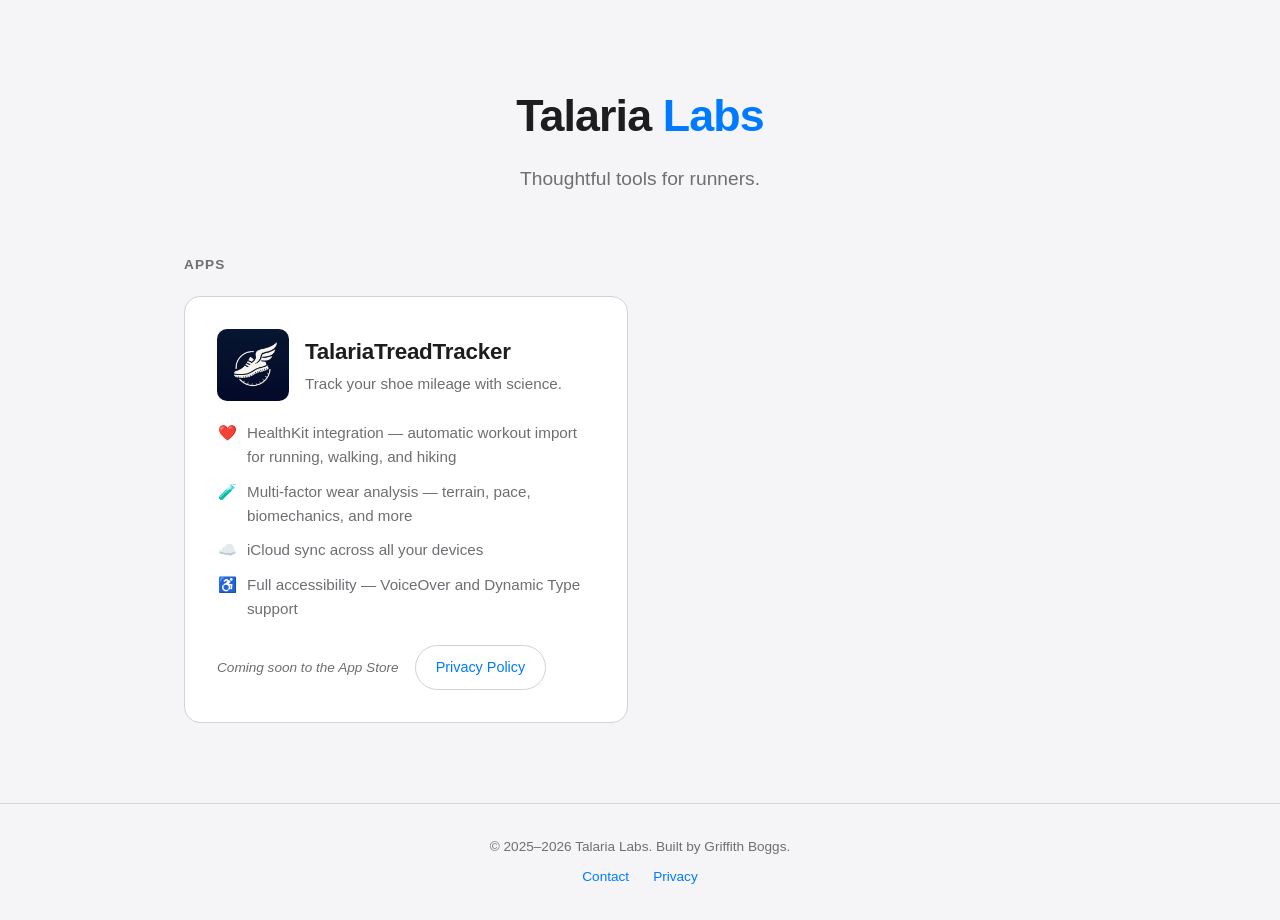
==== index.html @ bc51adfe "Restyle privacy policy to match landing page, update content Visual changes: - Dark navy theme match" ====
<!DOCTYPE html>
<html lang="en">
<head>
    <meta charset="UTF-8">
    <meta name="viewport" content="width=device-width, initial-scale=1.0">
    <title>Talaria Labs</title>
    <meta name="description" content="Talaria Labs builds thoughtful fitness tools for runners. Home of TalariaTreadTracker.">
    <meta name="theme-color" content="#0a1628">
    <link rel="icon" type="image/png" href="app-icon.png">
    <style>
        :root {
            --bg: #0a1628;
            --bg-card: #141e30;
            --bg-card-hover: #1a2740;
            --text: #f5f5f7;
            --text-secondary: #a1a1a6;
            --accent: #007AFF;
            --accent-hover: #0a84ff;
            --border: #2a3444;
            --radius: 16px;
            --radius-sm: 10px;
        }

        @media (prefers-color-scheme: light) {
            :root {
                --bg: #f5f5f7;
                --bg-card: #ffffff;
                --bg-card-hover: #fafafa;
                --text: #1d1d1f;
                --text-secondary: #6e6e73;
                --border: #d2d2d7;
            }
        }

        * {
            margin: 0;
            padding: 0;
            box-sizing: border-box;
        }

        body {
            font-family: -apple-system, BlinkMacSystemFont, 'SF Pro Display', 'Segoe UI', Roboto, Oxygen, Ubuntu, Cantarell, sans-serif;
            background: var(--bg);
            color: var(--text);
            line-height: 1.6;
            min-height: 100vh;
            display: flex;
            flex-direction: column;
        }

        /* Hero */
        .hero {
            text-align: center;
            padding: 80px 24px 60px;
        }

        .hero-logo {
            font-size: 2.8rem;
            font-weight: 700;
            letter-spacing: -0.02em;
            margin-bottom: 12px;
        }

        .hero-logo span {
            color: var(--accent);
        }

        .hero-tagline {
            font-size: 1.2rem;
            color: var(--text-secondary);
            font-weight: 400;
            max-width: 400px;
            margin: 0 auto;
        }

        /* Apps Grid */
        .apps {
            max-width: 960px;
            margin: 0 auto;
            padding: 0 24px 80px;
            flex: 1;
        }

        .apps-header {
            font-size: 0.85rem;
            font-weight: 600;
            text-transform: uppercase;
            letter-spacing: 0.08em;
            color: var(--text-secondary);
            margin-bottom: 20px;
        }

        .app-grid {
            display: grid;
            grid-template-columns: 1fr;
            gap: 24px;
        }

        @media (min-width: 640px) {
            .app-grid {
                grid-template-columns: repeat(auto-fill, minmax(400px, 1fr));
            }
        }

        /* App Card */
        .app-card {
            background: var(--bg-card);
            border: 1px solid var(--border);
            border-radius: var(--radius);
            padding: 32px;
            transition: background 0.2s ease, border-color 0.2s ease;
        }

        .app-card:hover {
            background: var(--bg-card-hover);
            border-color: var(--accent);
        }

        .app-card-header {
            display: flex;
            align-items: center;
            gap: 16px;
            margin-bottom: 20px;
        }

        .app-icon {
            width: 72px;
            height: 72px;
            border-radius: var(--radius-sm);
            flex-shrink: 0;
        }

        .app-info h2 {
            font-size: 1.4rem;
            font-weight: 600;
            letter-spacing: -0.01em;
            margin-bottom: 2px;
        }

        .app-info .app-tagline {
            font-size: 0.95rem;
            color: var(--text-secondary);
        }

        .app-features {
            list-style: none;
            margin: 20px 0 24px;
            display: grid;
            gap: 10px;
        }

        .app-features li {
            display: flex;
            align-items: flex-start;
            gap: 10px;
            font-size: 0.95rem;
            color: var(--text-secondary);
        }

        .app-features li .feature-icon {
            flex-shrink: 0;
            width: 20px;
            text-align: center;
            color: var(--accent);
        }

        .app-actions {
            display: flex;
            align-items: center;
            gap: 16px;
            flex-wrap: wrap;
        }

        .btn {
            display: inline-flex;
            align-items: center;
            gap: 8px;
            padding: 10px 20px;
            border-radius: 980px;
            font-size: 0.9rem;
            font-weight: 500;
            text-decoration: none;
            transition: all 0.2s ease;
        }

        .btn-primary {
            background: var(--accent);
            color: #fff;
        }

        .btn-primary:hover {
            background: var(--accent-hover);
        }

        .btn-secondary {
            background: transparent;
            color: var(--accent);
            border: 1px solid var(--border);
        }

        .btn-secondary:hover {
            border-color: var(--accent);
        }

        .coming-soon {
            font-size: 0.85rem;
            color: var(--text-secondary);
            font-style: italic;
        }

        /* Footer */
        footer {
            text-align: center;
            padding: 32px 24px;
            border-top: 1px solid var(--border);
            color: var(--text-secondary);
            font-size: 0.85rem;
        }

        footer a {
            color: var(--accent);
            text-decoration: none;
        }

        footer a:hover {
            text-decoration: underline;
        }

        .footer-links {
            display: flex;
            justify-content: center;
            gap: 24px;
            margin-top: 8px;
        }

        /* Responsive */
        @media (max-width: 480px) {
            .hero {
                padding: 60px 20px 40px;
            }

            .hero-logo {
                font-size: 2.2rem;
            }

            .hero-tagline {
                font-size: 1.05rem;
            }

            .app-card {
                padding: 24px;
            }

            .app-card-header {
                gap: 12px;
            }

            .app-icon {
                width: 56px;
                height: 56px;
            }

            .app-info h2 {
                font-size: 1.2rem;
            }
        }
    </style>
</head>
<body>

    <main>
        <section class="hero">
            <h1 class="hero-logo">Talaria <span>Labs</span></h1>
            <p class="hero-tagline">Thoughtful tools for runners.</p>
        </section>

        <section class="apps">
            <p class="apps-header">Apps</p>
            <div class="app-grid">

                <!-- TalariaTreadTracker -->
                <article class="app-card">
                    <div class="app-card-header">
                        <img src="app-icon.png" alt="TalariaTreadTracker app icon" class="app-icon">
                        <div class="app-info">
                            <h2>TalariaTreadTracker</h2>
                            <p class="app-tagline">Track your shoe mileage with science.</p>
                        </div>
                    </div>

                    <ul class="app-features">
                        <li>
                            <span class="feature-icon" aria-hidden="true">&#x2764;&#xFE0F;</span>
                            <span>HealthKit integration &mdash; automatic workout import for running, walking, and hiking</span>
                        </li>
                        <li>
                            <span class="feature-icon" aria-hidden="true">&#x1F9EA;</span>
                            <span>Multi-factor wear analysis &mdash; terrain, pace, biomechanics, and more</span>
                        </li>
                        <li>
                            <span class="feature-icon" aria-hidden="true">&#x2601;&#xFE0F;</span>
                            <span>iCloud sync across all your devices</span>
                        </li>
                        <li>
                            <span class="feature-icon" aria-hidden="true">&#x267F;</span>
                            <span>Full accessibility &mdash; VoiceOver and Dynamic Type support</span>
                        </li>
                    </ul>

                    <div class="app-actions">
                        <span class="coming-soon">Coming soon to the App Store</span>
                        <a href="privacy.html" class="btn btn-secondary">Privacy Policy</a>
                    </div>
                </article>

            </div>
        </section>
    </main>

    <footer>
        <p>&copy; 2025&ndash;2026 Talaria Labs. Built by Griffith Boggs.</p>
        <div class="footer-links">
            <a href="mailto:talarialabs@proton.me">Contact</a>
            <a href="privacy.html">Privacy</a>
        </div>
    </footer>

</body>
</html>
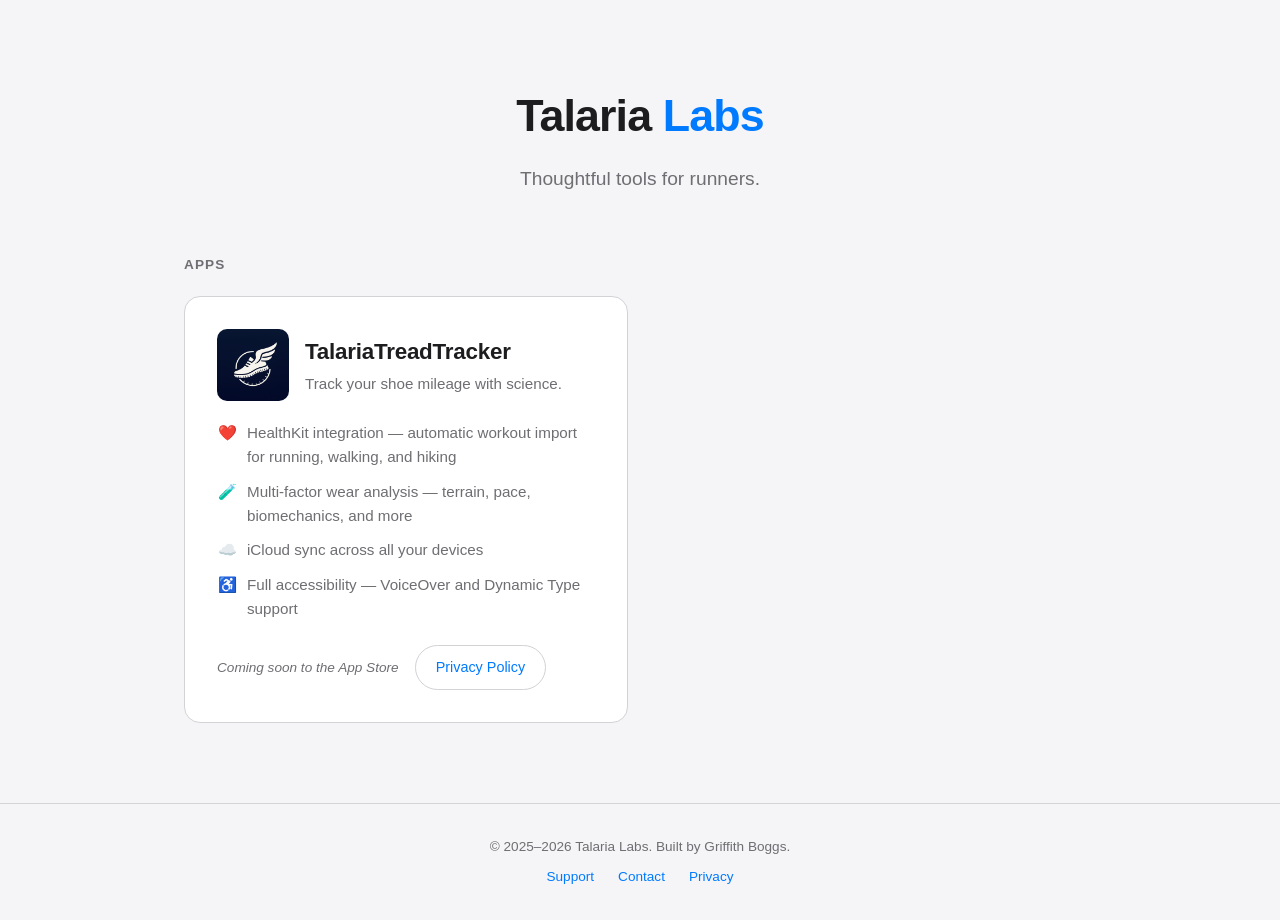
==== commit 37daf2c8: "Add support page for App Store submission - Support page with contact email and 7 FAQs covering comm" ====
--- a/index.html
+++ b/index.html
@@ -320,6 +320,7 @@
     <footer>
         <p>&copy; 2025&ndash;2026 Talaria Labs. Built by Griffith Boggs.</p>
         <div class="footer-links">
+            <a href="support.html">Support</a>
             <a href="mailto:talarialabs@proton.me">Contact</a>
             <a href="privacy.html">Privacy</a>
         </div>
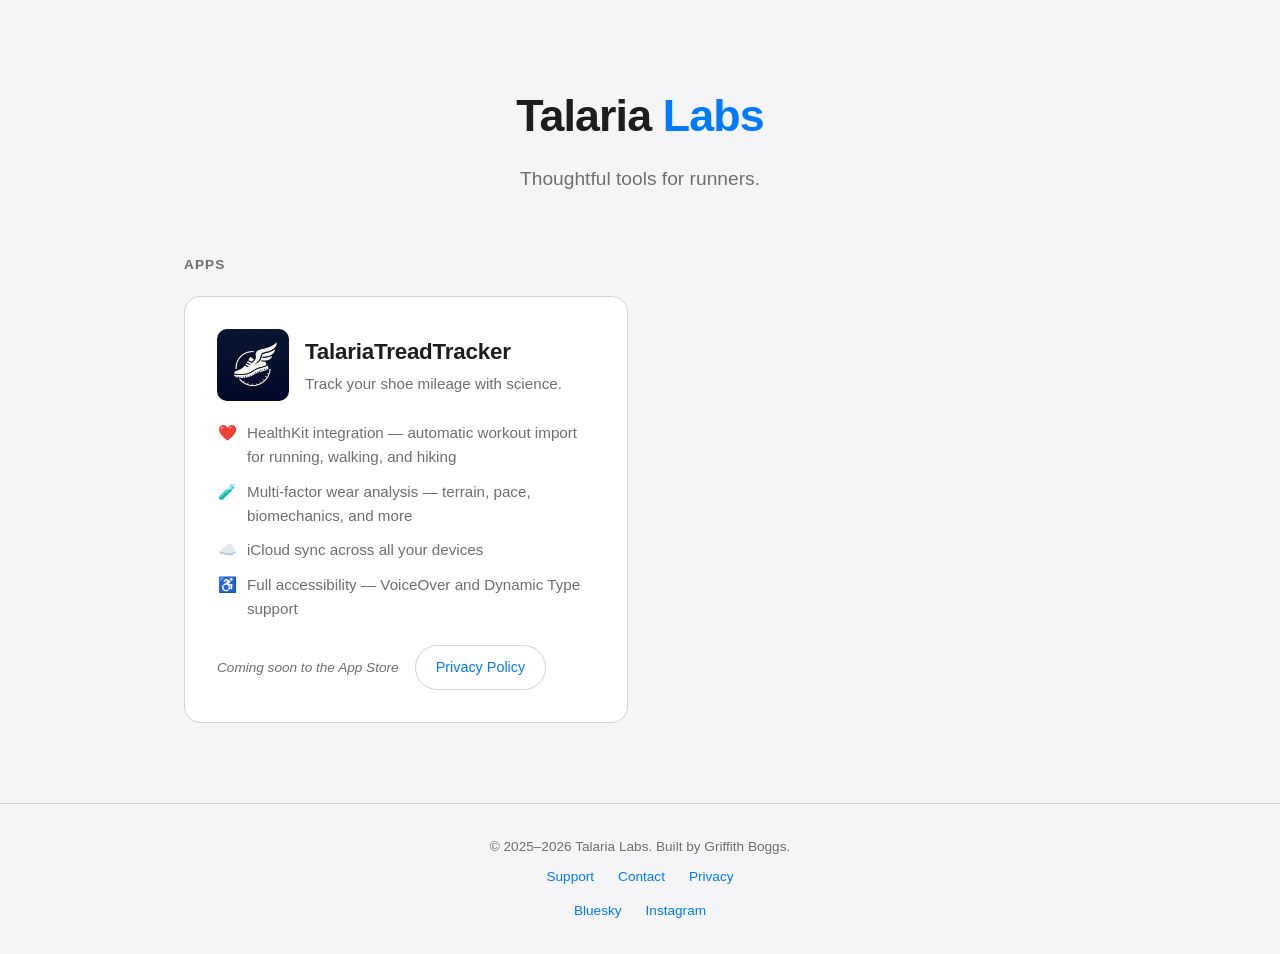
==== commit 407edf22: "Add Bluesky and Instagram links to all page footers Co-Authored-By: Claude Opus 4.6 <noreply@anthrop" ====
--- a/index.html
+++ b/index.html
@@ -324,6 +324,10 @@
             <a href="mailto:talarialabs@proton.me">Contact</a>
             <a href="privacy.html">Privacy</a>
         </div>
+        <div class="footer-links" style="margin-top: 12px;">
+            <a href="https://bsky.app/profile/talarialabs.bsky.social" target="_blank" rel="noopener">Bluesky</a>
+            <a href="https://instagram.com/talaria.labs" target="_blank" rel="noopener">Instagram</a>
+        </div>
     </footer>
 
 </body>
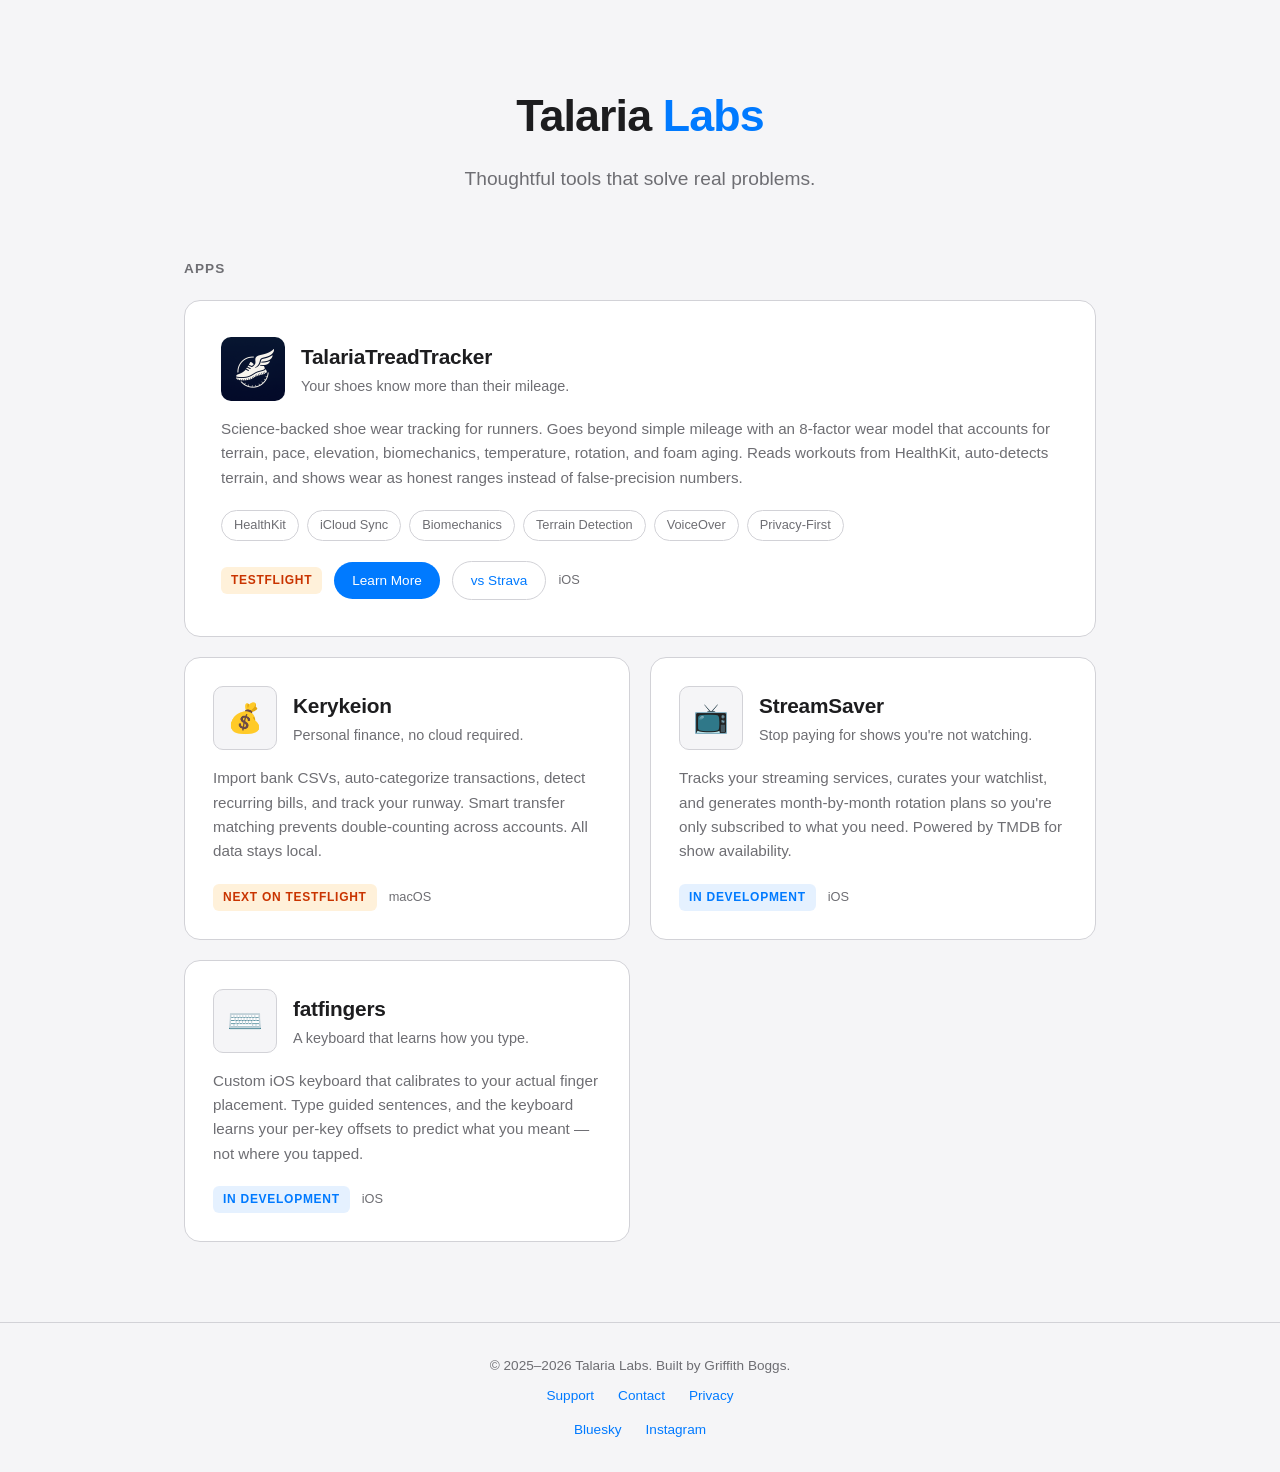
==== commit a942228f: "Add TalariaTreadTracker marketing page and Strava comparison - Rebuild index.html as multi-app Talar" ====
--- a/index.html
+++ b/index.html
@@ -4,7 +4,7 @@
     <meta charset="UTF-8">
     <meta name="viewport" content="width=device-width, initial-scale=1.0">
     <title>Talaria Labs</title>
-    <meta name="description" content="Talaria Labs builds thoughtful fitness tools for runners. Home of TalariaTreadTracker.">
+    <meta name="description" content="Talaria Labs builds thoughtful tools that solve real problems. Home of TalariaTreadTracker, Kerykeion, StreamSaver, and fatfingers.">
     <meta name="theme-color" content="#0a1628">
     <link rel="icon" type="image/png" href="app-icon.png">
     <style>
@@ -19,6 +19,8 @@
             --border: #2a3444;
             --radius: 16px;
             --radius-sm: 10px;
+            --green: #30d158;
+            --orange: #ff9f0a;
         }
 
         @media (prefers-color-scheme: light) {
@@ -29,6 +31,8 @@
                 --text: #1d1d1f;
                 --text-secondary: #6e6e73;
                 --border: #d2d2d7;
+                --green: #248a3d;
+                --orange: #c93400;
             }
         }
 
@@ -51,7 +55,7 @@
         /* Hero */
         .hero {
             text-align: center;
-            padding: 80px 24px 60px;
+            padding: 80px 24px 64px;
         }
 
         .hero-logo {
@@ -69,11 +73,11 @@
             font-size: 1.2rem;
             color: var(--text-secondary);
             font-weight: 400;
-            max-width: 400px;
+            max-width: 440px;
             margin: 0 auto;
         }
 
-        /* Apps Grid */
+        /* Apps Section */
         .apps {
             max-width: 960px;
             margin: 0 auto;
@@ -93,22 +97,24 @@
         .app-grid {
             display: grid;
             grid-template-columns: 1fr;
-            gap: 24px;
+            gap: 20px;
         }
 
         @media (min-width: 640px) {
             .app-grid {
-                grid-template-columns: repeat(auto-fill, minmax(400px, 1fr));
-            }
-        }
-
-        /* App Card */
+                grid-template-columns: 1fr 1fr;
+            }
+        }
+
+        /* App Cards */
         .app-card {
             background: var(--bg-card);
             border: 1px solid var(--border);
             border-radius: var(--radius);
-            padding: 32px;
+            padding: 28px;
             transition: background 0.2s ease, border-color 0.2s ease;
+            display: flex;
+            flex-direction: column;
         }
 
         .app-card:hover {
@@ -116,68 +122,118 @@
             border-color: var(--accent);
         }
 
+        .app-card.featured {
+            grid-column: 1 / -1;
+        }
+
+        @media (min-width: 640px) {
+            .app-card.featured {
+                padding: 36px;
+            }
+        }
+
         .app-card-header {
             display: flex;
             align-items: center;
             gap: 16px;
-            margin-bottom: 20px;
+            margin-bottom: 16px;
         }
 
         .app-icon {
-            width: 72px;
-            height: 72px;
+            width: 64px;
+            height: 64px;
             border-radius: var(--radius-sm);
             flex-shrink: 0;
         }
 
+        .app-icon-placeholder {
+            width: 64px;
+            height: 64px;
+            border-radius: var(--radius-sm);
+            flex-shrink: 0;
+            background: var(--bg);
+            border: 1px solid var(--border);
+            display: flex;
+            align-items: center;
+            justify-content: center;
+            font-size: 1.8rem;
+        }
+
         .app-info h2 {
-            font-size: 1.4rem;
+            font-size: 1.3rem;
             font-weight: 600;
             letter-spacing: -0.01em;
             margin-bottom: 2px;
         }
 
-        .app-info .app-tagline {
+        .app-info .app-subtitle {
+            font-size: 0.9rem;
+            color: var(--text-secondary);
+        }
+
+        .app-description {
             font-size: 0.95rem;
             color: var(--text-secondary);
-        }
-
-        .app-features {
-            list-style: none;
-            margin: 20px 0 24px;
-            display: grid;
-            gap: 10px;
-        }
-
-        .app-features li {
-            display: flex;
-            align-items: flex-start;
-            gap: 10px;
-            font-size: 0.95rem;
-            color: var(--text-secondary);
-        }
-
-        .app-features li .feature-icon {
-            flex-shrink: 0;
-            width: 20px;
-            text-align: center;
+            margin-bottom: 20px;
+            flex: 1;
+        }
+
+        /* Feature pills (for featured card) */
+        .feature-pills {
+            display: flex;
+            flex-wrap: wrap;
+            gap: 8px;
+            margin-bottom: 20px;
+        }
+
+        .pill {
+            font-size: 0.8rem;
+            padding: 4px 12px;
+            border-radius: 980px;
+            border: 1px solid var(--border);
+            color: var(--text-secondary);
+            white-space: nowrap;
+        }
+
+        /* Status + Actions */
+        .app-footer {
+            display: flex;
+            align-items: center;
+            gap: 12px;
+            flex-wrap: wrap;
+        }
+
+        .badge {
+            font-size: 0.75rem;
+            font-weight: 600;
+            text-transform: uppercase;
+            letter-spacing: 0.06em;
+            padding: 4px 10px;
+            border-radius: 6px;
+        }
+
+        .badge-live {
+            background: rgba(48, 209, 88, 0.15);
+            color: var(--green);
+        }
+
+        .badge-beta {
+            background: rgba(255, 159, 10, 0.15);
+            color: var(--orange);
+        }
+
+        .badge-dev {
+            background: rgba(0, 122, 255, 0.1);
             color: var(--accent);
-        }
-
-        .app-actions {
-            display: flex;
-            align-items: center;
-            gap: 16px;
-            flex-wrap: wrap;
         }
 
         .btn {
             display: inline-flex;
             align-items: center;
             gap: 8px;
-            padding: 10px 20px;
+            padding: 8px 18px;
             border-radius: 980px;
-            font-size: 0.9rem;
+            font-size: 0.85rem;
             font-weight: 500;
             text-decoration: none;
             transition: all 0.2s ease;
@@ -202,10 +258,9 @@
             border-color: var(--accent);
         }
 
-        .coming-soon {
-            font-size: 0.85rem;
-            color: var(--text-secondary);
-            font-style: italic;
+        .platform-tag {
+            font-size: 0.8rem;
+            color: var(--text-secondary);
         }
 
         /* Footer */
@@ -236,7 +291,7 @@
         /* Responsive */
         @media (max-width: 480px) {
             .hero {
-                padding: 60px 20px 40px;
+                padding: 60px 20px 48px;
             }
 
             .hero-logo {
@@ -247,21 +302,22 @@
                 font-size: 1.05rem;
             }
 
+            .apps {
+                padding: 0 20px 60px;
+            }
+
             .app-card {
-                padding: 24px;
-            }
-
-            .app-card-header {
-                gap: 12px;
-            }
-
-            .app-icon {
-                width: 56px;
-                height: 56px;
+                padding: 22px;
+            }
+
+            .app-icon,
+            .app-icon-placeholder {
+                width: 52px;
+                height: 52px;
             }
 
             .app-info h2 {
-                font-size: 1.2rem;
+                font-size: 1.15rem;
             }
         }
     </style>
@@ -271,45 +327,84 @@
     <main>
         <section class="hero">
             <h1 class="hero-logo">Talaria <span>Labs</span></h1>
-            <p class="hero-tagline">Thoughtful tools for runners.</p>
+            <p class="hero-tagline">Thoughtful tools that solve real problems.</p>
         </section>
 
         <section class="apps">
             <p class="apps-header">Apps</p>
             <div class="app-grid">
 
-                <!-- TalariaTreadTracker -->
-                <article class="app-card">
+                <!-- TalariaTreadTracker (Featured) -->
+                <article class="app-card featured">
                     <div class="app-card-header">
                         <img src="app-icon.png" alt="TalariaTreadTracker app icon" class="app-icon">
                         <div class="app-info">
                             <h2>TalariaTreadTracker</h2>
-                            <p class="app-tagline">Track your shoe mileage with science.</p>
+                            <p class="app-subtitle">Your shoes know more than their mileage.</p>
                         </div>
                     </div>
-
-                    <ul class="app-features">
-                        <li>
-                            <span class="feature-icon" aria-hidden="true">&#x2764;&#xFE0F;</span>
-                            <span>HealthKit integration &mdash; automatic workout import for running, walking, and hiking</span>
-                        </li>
-                        <li>
-                            <span class="feature-icon" aria-hidden="true">&#x1F9EA;</span>
-                            <span>Multi-factor wear analysis &mdash; terrain, pace, biomechanics, and more</span>
-                        </li>
-                        <li>
-                            <span class="feature-icon" aria-hidden="true">&#x2601;&#xFE0F;</span>
-                            <span>iCloud sync across all your devices</span>
-                        </li>
-                        <li>
-                            <span class="feature-icon" aria-hidden="true">&#x267F;</span>
-                            <span>Full accessibility &mdash; VoiceOver and Dynamic Type support</span>
-                        </li>
-                    </ul>
-
-                    <div class="app-actions">
-                        <span class="coming-soon">Coming soon to the App Store</span>
-                        <a href="privacy.html" class="btn btn-secondary">Privacy Policy</a>
+                    <p class="app-description">Science-backed shoe wear tracking for runners. Goes beyond simple mileage with an 8-factor wear model that accounts for terrain, pace, elevation, biomechanics, temperature, rotation, and foam aging. Reads workouts from HealthKit, auto-detects terrain, and shows wear as honest ranges instead of false-precision numbers.</p>
+                    <div class="feature-pills">
+                        <span class="pill">HealthKit</span>
+                        <span class="pill">iCloud Sync</span>
+                        <span class="pill">Biomechanics</span>
+                        <span class="pill">Terrain Detection</span>
+                        <span class="pill">VoiceOver</span>
+                        <span class="pill">Privacy-First</span>
+                    </div>
+                    <div class="app-footer">
+                        <span class="badge badge-beta">TestFlight</span>
+                        <a href="treadtracker.html" class="btn btn-primary">Learn More</a>
+                        <a href="compare.html" class="btn btn-secondary">vs Strava</a>
+                        <span class="platform-tag">iOS</span>
+                    </div>
+                </article>
+
+                <!-- Kerykeion (financeTracker) -->
+                <article class="app-card">
+                    <div class="app-card-header">
+                        <div class="app-icon-placeholder" aria-hidden="true">&#x1F4B0;</div>
+                        <div class="app-info">
+                            <h2>Kerykeion</h2>
+                            <p class="app-subtitle">Personal finance, no cloud required.</p>
+                        </div>
+                    </div>
+                    <p class="app-description">Import bank CSVs, auto-categorize transactions, detect recurring bills, and track your runway. Smart transfer matching prevents double-counting across accounts. All data stays local.</p>
+                    <div class="app-footer">
+                        <span class="badge badge-beta">Next on TestFlight</span>
+                        <span class="platform-tag">macOS</span>
+                    </div>
+                </article>
+
+                <!-- StreamSaver -->
+                <article class="app-card">
+                    <div class="app-card-header">
+                        <div class="app-icon-placeholder" aria-hidden="true">&#x1F4FA;</div>
+                        <div class="app-info">
+                            <h2>StreamSaver</h2>
+                            <p class="app-subtitle">Stop paying for shows you're not watching.</p>
+                        </div>
+                    </div>
+                    <p class="app-description">Tracks your streaming services, curates your watchlist, and generates month-by-month rotation plans so you're only subscribed to what you need. Powered by TMDB for show availability.</p>
+                    <div class="app-footer">
+                        <span class="badge badge-dev">In Development</span>
+                        <span class="platform-tag">iOS</span>
+                    </div>
+                </article>
+
+                <!-- fatfingers -->
+                <article class="app-card">
+                    <div class="app-card-header">
+                        <div class="app-icon-placeholder" aria-hidden="true">&#x2328;&#xFE0F;</div>
+                        <div class="app-info">
+                            <h2>fatfingers</h2>
+                            <p class="app-subtitle">A keyboard that learns how you type.</p>
+                        </div>
+                    </div>
+                    <p class="app-description">Custom iOS keyboard that calibrates to your actual finger placement. Type guided sentences, and the keyboard learns your per-key offsets to predict what you meant &mdash; not where you tapped.</p>
+                    <div class="app-footer">
+                        <span class="badge badge-dev">In Development</span>
+                        <span class="platform-tag">iOS</span>
                     </div>
                 </article>
 
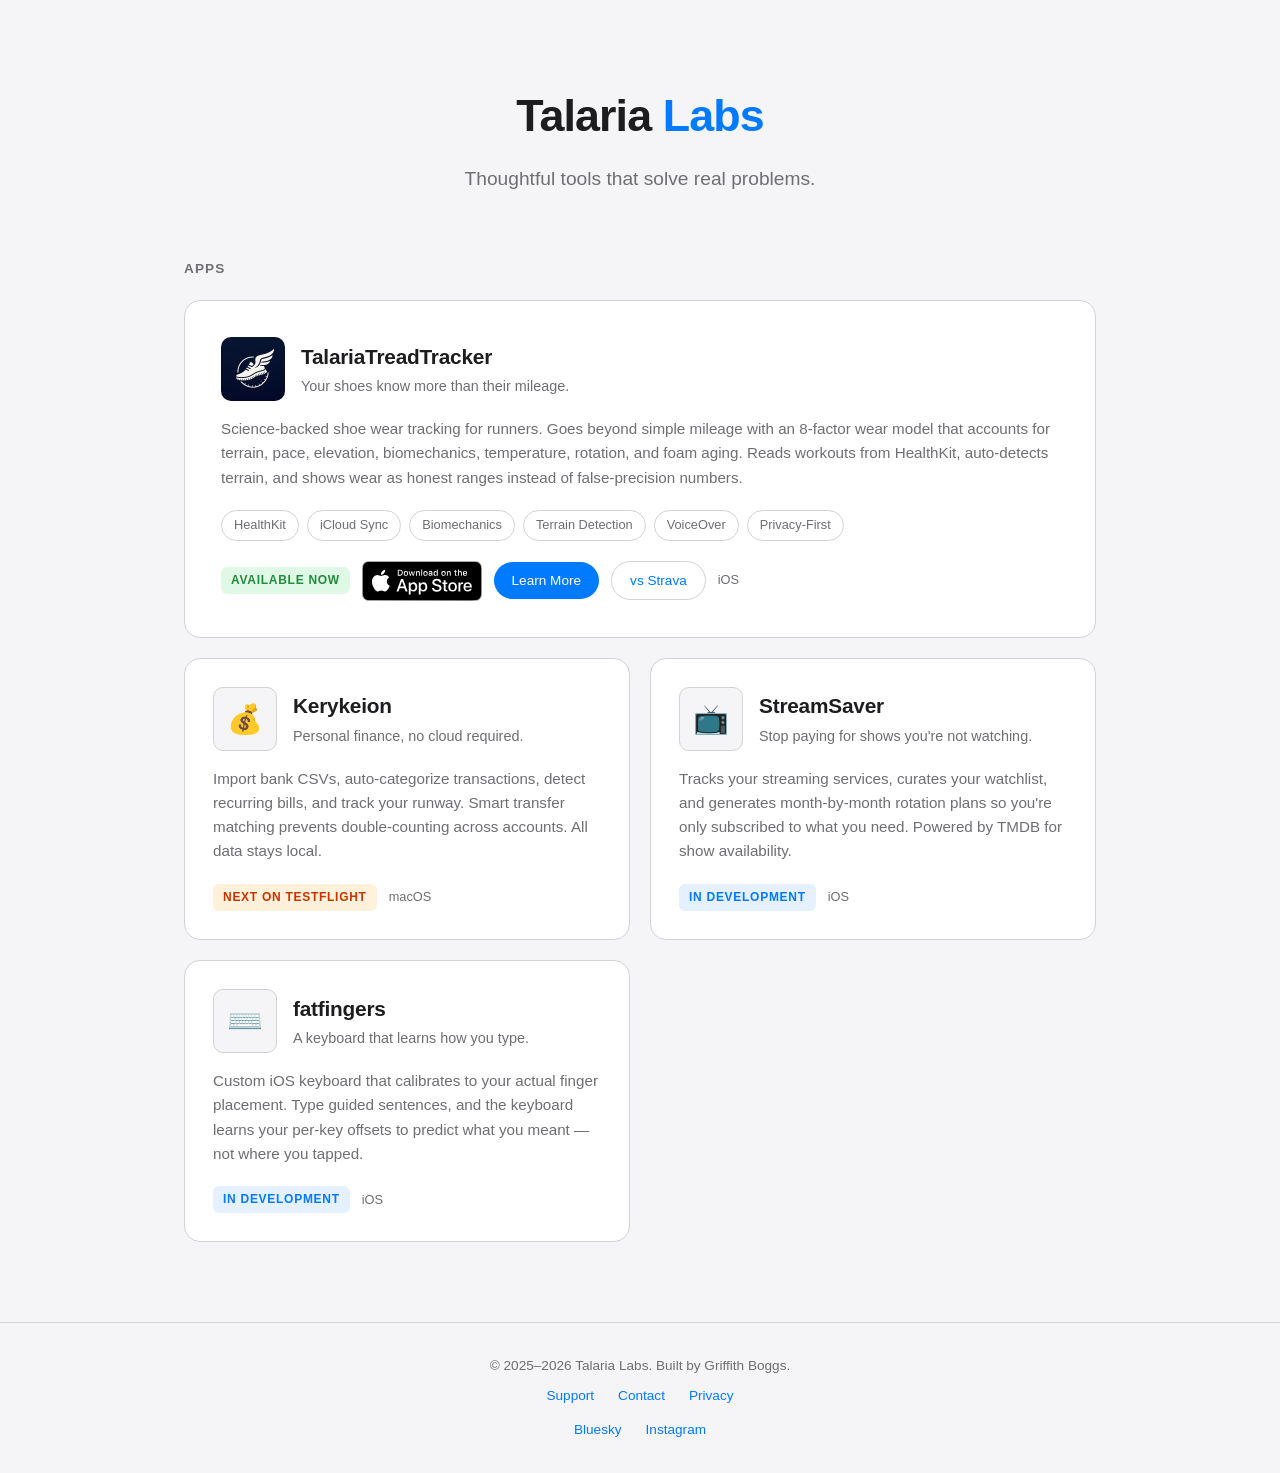
==== commit de39d769: "Add App Store download links now that TalariaTreadTracker is live Replace TestFlight/coming soon mes" ====
--- a/index.html
+++ b/index.html
@@ -353,7 +353,8 @@
                         <span class="pill">Privacy-First</span>
                     </div>
                     <div class="app-footer">
-                        <span class="badge badge-beta">TestFlight</span>
+                        <span class="badge badge-live">Available Now</span>
+                        <a href="https://apple.co/3NuCiOa" target="_blank" rel="noopener"><img src="app-store-badge.svg" alt="Download on the App Store" style="height: 40px; vertical-align: middle;"></a>
                         <a href="treadtracker.html" class="btn btn-primary">Learn More</a>
                         <a href="compare.html" class="btn btn-secondary">vs Strava</a>
                         <span class="platform-tag">iOS</span>
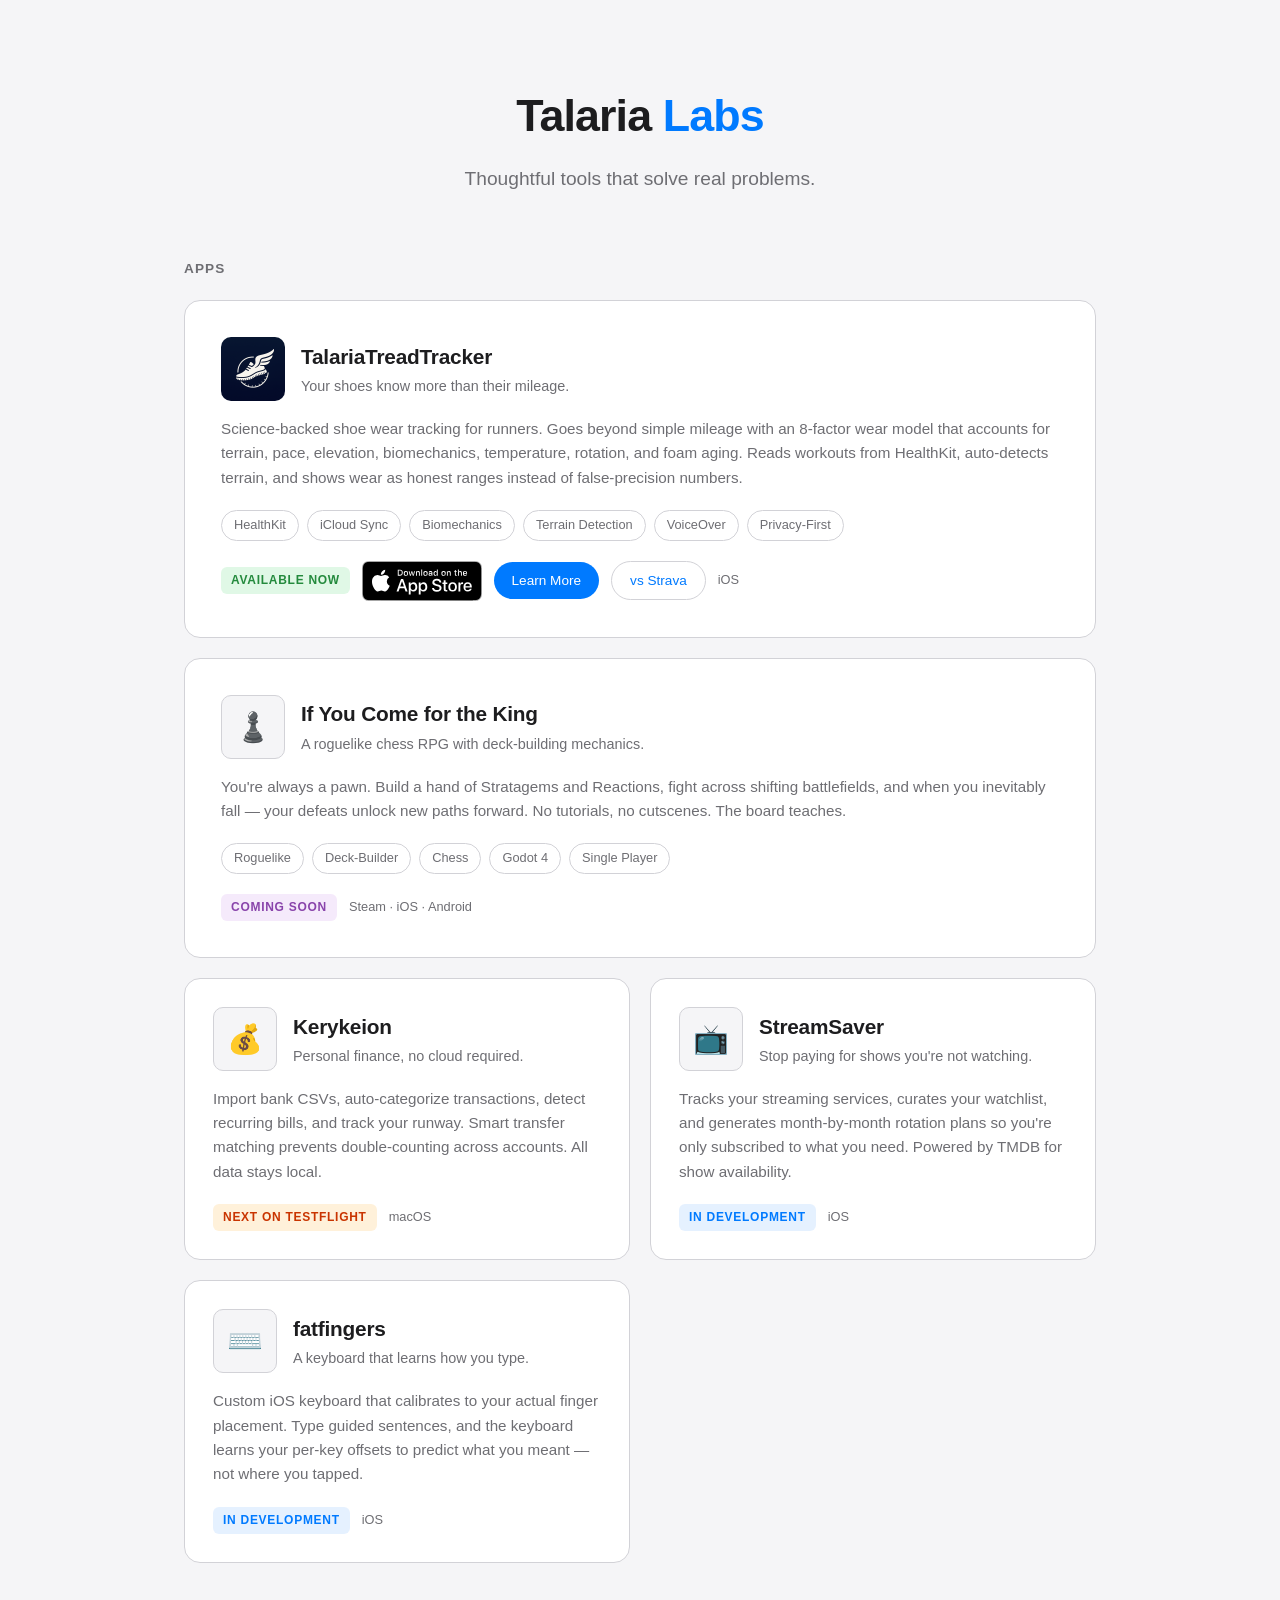
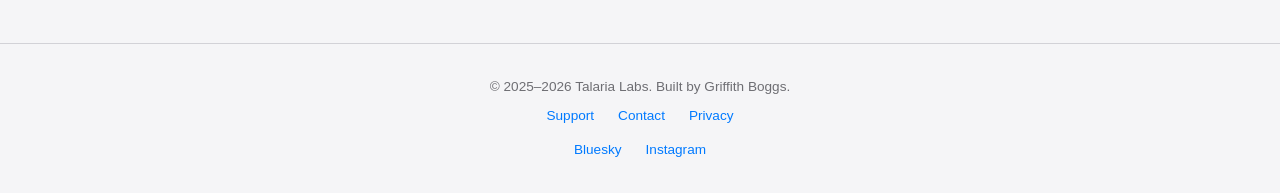
==== commit ba3d93c1: "Clean URLs, add If You Come for the King, optimize for AI search - Restructure pages into directorie" ====
--- a/index.html
+++ b/index.html
@@ -6,7 +6,58 @@
     <title>Talaria Labs</title>
     <meta name="description" content="Talaria Labs builds thoughtful tools that solve real problems. Home of TalariaTreadTracker, Kerykeion, StreamSaver, and fatfingers.">
     <meta name="theme-color" content="#0a1628">
+    <meta property="og:title" content="Talaria Labs">
+    <meta property="og:description" content="Thoughtful tools that solve real problems. Home of TalariaTreadTracker, If You Come for the King, Kerykeion, StreamSaver, and fatfingers.">
+    <meta property="og:url" content="https://talarialabs.app/">
+    <meta property="og:image" content="https://talarialabs.app/app-icon.png">
+    <meta property="og:type" content="website">
+    <meta property="og:site_name" content="Talaria Labs">
+    <meta name="twitter:card" content="summary">
+    <meta name="twitter:title" content="Talaria Labs">
+    <meta name="twitter:description" content="Thoughtful tools that solve real problems.">
     <link rel="icon" type="image/png" href="app-icon.png">
+    <script type="application/ld+json">
+    {
+      "@context": "https://schema.org",
+      "@type": "Organization",
+      "name": "Talaria Labs",
+      "url": "https://talarialabs.app",
+      "logo": "https://talarialabs.app/app-icon.png",
+      "email": "talarialabs@proton.me",
+      "founder": {
+        "@type": "Person",
+        "name": "Griffith Boggs"
+      }
+    }
+    </script>
+    <script type="application/ld+json">
+    {
+      "@context": "https://schema.org",
+      "@type": "SoftwareApplication",
+      "name": "TalariaTreadTracker",
+      "applicationCategory": "Health & Fitness",
+      "operatingSystem": "iOS",
+      "offers": {
+        "@type": "Offer",
+        "price": "2.99",
+        "priceCurrency": "USD"
+      },
+      "description": "Science-backed shoe wear tracking for runners with an 8-factor wear model including terrain, biomechanics, pace, elevation, temperature, fatigue, rotation, and foam aging.",
+      "url": "https://talarialabs.app/treadtracker/"
+    }
+    </script>
+    <script type="application/ld+json">
+    {
+      "@context": "https://schema.org",
+      "@type": "VideoGame",
+      "name": "If You Come for the King",
+      "description": "A roguelike chess RPG with deck-building mechanics. You're always a pawn. Build a hand of Stratagems and Reactions, fight across shifting battlefields, and when you inevitably fall, your defeats unlock new paths forward.",
+      "genre": ["Roguelike", "Deck-Building", "Strategy", "Chess"],
+      "gamePlatform": ["Steam", "iOS", "Android"],
+      "applicationCategory": "Game",
+      "operatingSystem": "Multi-platform"
+    }
+    </script>
     <style>
         :root {
             --bg: #0a1628;
@@ -227,6 +278,18 @@
             color: var(--accent);
         }
 
+        .badge-soon {
+            background: rgba(175, 82, 222, 0.15);
+            color: #bf5af2;
+        }
+
+        @media (prefers-color-scheme: light) {
+            .badge-soon {
+                background: rgba(175, 82, 222, 0.12);
+                color: #8944ab;
+            }
+        }
+
         .btn {
             display: inline-flex;
             align-items: center;
@@ -355,9 +418,32 @@
                     <div class="app-footer">
                         <span class="badge badge-live">Available Now</span>
                         <a href="https://apple.co/3NuCiOa" target="_blank" rel="noopener"><img src="app-store-badge.svg" alt="Download on the App Store" style="height: 40px; vertical-align: middle;"></a>
-                        <a href="treadtracker.html" class="btn btn-primary">Learn More</a>
-                        <a href="compare.html" class="btn btn-secondary">vs Strava</a>
+                        <a href="/treadtracker/" class="btn btn-primary">Learn More</a>
+                        <a href="/compare/" class="btn btn-secondary">vs Strava</a>
                         <span class="platform-tag">iOS</span>
+                    </div>
+                </article>
+
+                <!-- If You Come for the King (Coming Soon) -->
+                <article class="app-card featured">
+                    <div class="app-card-header">
+                        <div class="app-icon-placeholder" aria-hidden="true">&#x265F;&#xFE0F;</div>
+                        <div class="app-info">
+                            <h2>If You Come for the King</h2>
+                            <p class="app-subtitle">A roguelike chess RPG with deck-building mechanics.</p>
+                        </div>
+                    </div>
+                    <p class="app-description">You're always a pawn. Build a hand of Stratagems and Reactions, fight across shifting battlefields, and when you inevitably fall &mdash; your defeats unlock new paths forward. No tutorials, no cutscenes. The board teaches.</p>
+                    <div class="feature-pills">
+                        <span class="pill">Roguelike</span>
+                        <span class="pill">Deck-Builder</span>
+                        <span class="pill">Chess</span>
+                        <span class="pill">Godot 4</span>
+                        <span class="pill">Single Player</span>
+                    </div>
+                    <div class="app-footer">
+                        <span class="badge badge-soon">Coming Soon</span>
+                        <span class="platform-tag">Steam &middot; iOS &middot; Android</span>
                     </div>
                 </article>
 
@@ -416,9 +502,9 @@
     <footer>
         <p>&copy; 2025&ndash;2026 Talaria Labs. Built by Griffith Boggs.</p>
         <div class="footer-links">
-            <a href="support.html">Support</a>
+            <a href="/support/">Support</a>
             <a href="mailto:talarialabs@proton.me">Contact</a>
-            <a href="privacy.html">Privacy</a>
+            <a href="/privacy/">Privacy</a>
         </div>
         <div class="footer-links" style="margin-top: 12px;">
             <a href="https://bsky.app/profile/talarialabs.bsky.social" target="_blank" rel="noopener">Bluesky</a>
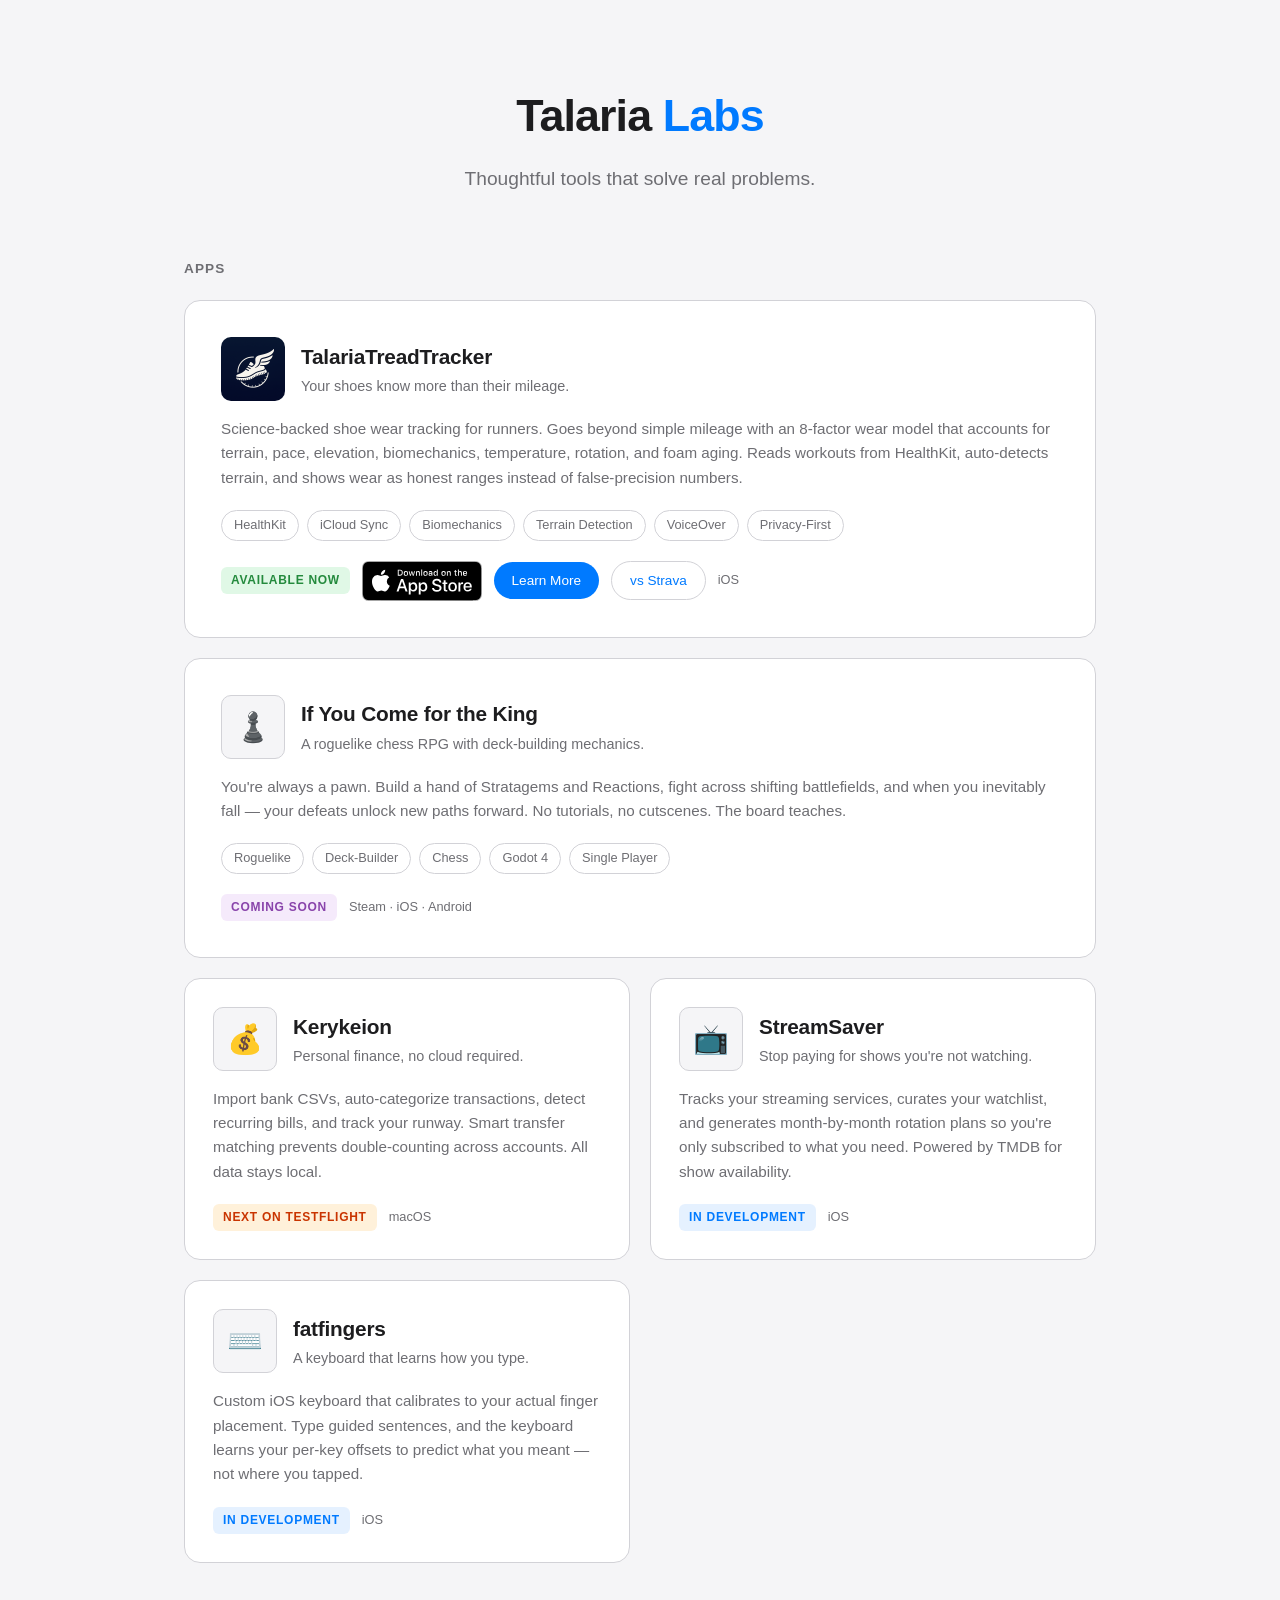
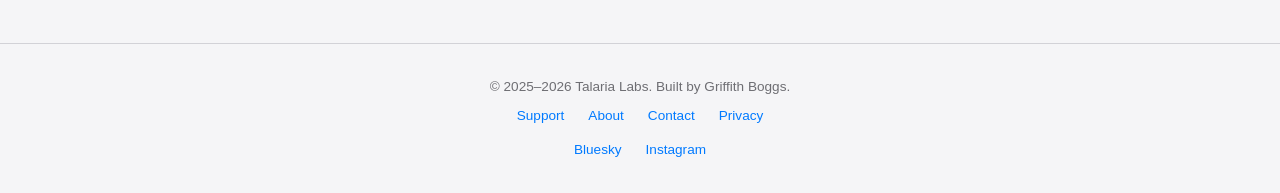
==== commit 56ccfb61: "Extract shared CSS, add About page, site-wide polish - Extract shared CSS into style.css (variables," ====
--- a/index.html
+++ b/index.html
@@ -9,12 +9,13 @@
     <meta property="og:title" content="Talaria Labs">
     <meta property="og:description" content="Thoughtful tools that solve real problems. Home of TalariaTreadTracker, If You Come for the King, Kerykeion, StreamSaver, and fatfingers.">
     <meta property="og:url" content="https://talarialabs.app/">
-    <meta property="og:image" content="https://talarialabs.app/app-icon.png">
+    <meta property="og:image" content="https://talarialabs.app/social-card.png">
     <meta property="og:type" content="website">
     <meta property="og:site_name" content="Talaria Labs">
-    <meta name="twitter:card" content="summary">
+    <meta name="twitter:card" content="summary_large_image">
     <meta name="twitter:title" content="Talaria Labs">
     <meta name="twitter:description" content="Thoughtful tools that solve real problems.">
+    <link rel="canonical" href="https://talarialabs.app/">
     <link rel="icon" type="image/png" href="app-icon.png">
     <script type="application/ld+json">
     {
@@ -58,51 +59,8 @@
       "operatingSystem": "Multi-platform"
     }
     </script>
+    <link rel="stylesheet" href="style.css">
     <style>
-        :root {
-            --bg: #0a1628;
-            --bg-card: #141e30;
-            --bg-card-hover: #1a2740;
-            --text: #f5f5f7;
-            --text-secondary: #a1a1a6;
-            --accent: #007AFF;
-            --accent-hover: #0a84ff;
-            --border: #2a3444;
-            --radius: 16px;
-            --radius-sm: 10px;
-            --green: #30d158;
-            --orange: #ff9f0a;
-        }
-
-        @media (prefers-color-scheme: light) {
-            :root {
-                --bg: #f5f5f7;
-                --bg-card: #ffffff;
-                --bg-card-hover: #fafafa;
-                --text: #1d1d1f;
-                --text-secondary: #6e6e73;
-                --border: #d2d2d7;
-                --green: #248a3d;
-                --orange: #c93400;
-            }
-        }
-
-        * {
-            margin: 0;
-            padding: 0;
-            box-sizing: border-box;
-        }
-
-        body {
-            font-family: -apple-system, BlinkMacSystemFont, 'SF Pro Display', 'Segoe UI', Roboto, Oxygen, Ubuntu, Cantarell, sans-serif;
-            background: var(--bg);
-            color: var(--text);
-            line-height: 1.6;
-            min-height: 100vh;
-            display: flex;
-            flex-direction: column;
-        }
-
         /* Hero */
         .hero {
             text-align: center;
@@ -254,101 +212,15 @@
             flex-wrap: wrap;
         }
 
-        .badge {
-            font-size: 0.75rem;
-            font-weight: 600;
-            text-transform: uppercase;
-            letter-spacing: 0.06em;
-            padding: 4px 10px;
-            border-radius: 6px;
-        }
-
-        .badge-live {
-            background: rgba(48, 209, 88, 0.15);
-            color: var(--green);
-        }
-
-        .badge-beta {
-            background: rgba(255, 159, 10, 0.15);
-            color: var(--orange);
-        }
-
-        .badge-dev {
-            background: rgba(0, 122, 255, 0.1);
-            color: var(--accent);
-        }
-
-        .badge-soon {
-            background: rgba(175, 82, 222, 0.15);
-            color: #bf5af2;
-        }
-
-        @media (prefers-color-scheme: light) {
-            .badge-soon {
-                background: rgba(175, 82, 222, 0.12);
-                color: #8944ab;
-            }
-        }
-
-        .btn {
-            display: inline-flex;
-            align-items: center;
-            gap: 8px;
-            padding: 8px 18px;
-            border-radius: 980px;
-            font-size: 0.85rem;
-            font-weight: 500;
-            text-decoration: none;
-            transition: all 0.2s ease;
-        }
-
-        .btn-primary {
-            background: var(--accent);
-            color: #fff;
-        }
-
-        .btn-primary:hover {
-            background: var(--accent-hover);
-        }
-
-        .btn-secondary {
-            background: transparent;
-            color: var(--accent);
-            border: 1px solid var(--border);
-        }
-
-        .btn-secondary:hover {
-            border-color: var(--accent);
-        }
-
         .platform-tag {
             font-size: 0.8rem;
             color: var(--text-secondary);
         }
 
-        /* Footer */
-        footer {
-            text-align: center;
-            padding: 32px 24px;
-            border-top: 1px solid var(--border);
-            color: var(--text-secondary);
+        /* Override shared button styles for compact size */
+        .btn {
+            padding: 8px 18px;
             font-size: 0.85rem;
-        }
-
-        footer a {
-            color: var(--accent);
-            text-decoration: none;
-        }
-
-        footer a:hover {
-            text-decoration: underline;
-        }
-
-        .footer-links {
-            display: flex;
-            justify-content: center;
-            gap: 24px;
-            margin-top: 8px;
         }
 
         /* Responsive */
@@ -417,7 +289,7 @@
                     </div>
                     <div class="app-footer">
                         <span class="badge badge-live">Available Now</span>
-                        <a href="https://apple.co/3NuCiOa" target="_blank" rel="noopener"><img src="app-store-badge.svg" alt="Download on the App Store" style="height: 40px; vertical-align: middle;"></a>
+                        <a href="https://apple.co/3NuCiOa" target="_blank" rel="noopener"><img src="app-store-badge.svg" alt="Download on the App Store" style="height: 40px; vertical-align: middle;" loading="lazy"></a>
                         <a href="/treadtracker/" class="btn btn-primary">Learn More</a>
                         <a href="/compare/" class="btn btn-secondary">vs Strava</a>
                         <span class="platform-tag">iOS</span>
@@ -503,6 +375,7 @@
         <p>&copy; 2025&ndash;2026 Talaria Labs. Built by Griffith Boggs.</p>
         <div class="footer-links">
             <a href="/support/">Support</a>
+            <a href="/about/">About</a>
             <a href="mailto:talarialabs@proton.me">Contact</a>
             <a href="/privacy/">Privacy</a>
         </div>
--- a/style.css
+++ b/style.css
@@ -0,0 +1,264 @@
+/* === Variables === */
+:root {
+    --bg: #0a1628;
+    --bg-card: #141e30;
+    --bg-card-hover: #1a2740;
+    --text: #f5f5f7;
+    --text-secondary: #a1a1a6;
+    --accent: #007AFF;
+    --accent-hover: #0a84ff;
+    --border: #2a3444;
+    --radius: 16px;
+    --radius-sm: 10px;
+    --green: #30d158;
+    --orange: #ff9f0a;
+}
+
+@media (prefers-color-scheme: light) {
+    :root {
+        --bg: #f5f5f7;
+        --bg-card: #ffffff;
+        --bg-card-hover: #fafafa;
+        --text: #1d1d1f;
+        --text-secondary: #6e6e73;
+        --border: #d2d2d7;
+        --green: #248a3d;
+        --orange: #c93400;
+    }
+}
+
+/* === Reset === */
+* {
+    margin: 0;
+    padding: 0;
+    box-sizing: border-box;
+}
+
+/* === Base === */
+body {
+    font-family: -apple-system, BlinkMacSystemFont, 'SF Pro Display', 'Segoe UI', Roboto, Oxygen, Ubuntu, Cantarell, sans-serif;
+    background: var(--bg);
+    color: var(--text);
+    line-height: 1.6;
+    min-height: 100vh;
+    display: flex;
+    flex-direction: column;
+}
+
+/* === Navigation === */
+nav {
+    padding: 20px 24px;
+    max-width: 800px;
+    margin: 0 auto;
+    width: 100%;
+}
+
+nav a {
+    color: var(--accent);
+    text-decoration: none;
+    font-size: 0.9rem;
+    font-weight: 500;
+}
+
+nav a:hover {
+    text-decoration: underline;
+}
+
+/* === Container === */
+.container {
+    max-width: 800px;
+    margin: 0 auto;
+    padding: 0 24px 80px;
+    flex: 1;
+}
+
+/* === Buttons === */
+.btn {
+    display: inline-flex;
+    align-items: center;
+    gap: 8px;
+    padding: 12px 24px;
+    border-radius: 980px;
+    font-size: 0.95rem;
+    font-weight: 500;
+    text-decoration: none;
+    transition: all 0.2s ease;
+}
+
+.btn-primary {
+    background: var(--accent);
+    color: #fff;
+}
+
+.btn-primary:hover {
+    background: var(--accent-hover);
+}
+
+.btn-secondary {
+    background: transparent;
+    color: var(--accent);
+    border: 1px solid var(--border);
+}
+
+.btn-secondary:hover {
+    border-color: var(--accent);
+}
+
+/* === Badges === */
+.badge {
+    font-size: 0.75rem;
+    font-weight: 600;
+    text-transform: uppercase;
+    letter-spacing: 0.06em;
+    padding: 4px 10px;
+    border-radius: 6px;
+}
+
+.badge-live {
+    background: rgba(48, 209, 88, 0.15);
+    color: var(--green);
+}
+
+.badge-beta {
+    background: rgba(255, 159, 10, 0.15);
+    color: var(--orange);
+}
+
+.badge-dev {
+    background: rgba(0, 122, 255, 0.1);
+    color: var(--accent);
+}
+
+.badge-soon {
+    background: rgba(175, 82, 222, 0.15);
+    color: #bf5af2;
+}
+
+@media (prefers-color-scheme: light) {
+    .badge-soon {
+        background: rgba(175, 82, 222, 0.12);
+        color: #8944ab;
+    }
+}
+
+/* === Section Headers === */
+.section-header {
+    margin-bottom: 24px;
+    margin-top: 56px;
+}
+
+.section-header h2 {
+    font-size: 1.6rem;
+    font-weight: 600;
+    letter-spacing: -0.01em;
+    margin-bottom: 8px;
+}
+
+.section-header p {
+    color: var(--text-secondary);
+    font-size: 0.95rem;
+}
+
+/* === Cards / Grids (shared pattern) === */
+.card-grid {
+    display: grid;
+    grid-template-columns: 1fr;
+    gap: 16px;
+    margin-bottom: 48px;
+}
+
+@media (min-width: 640px) {
+    .card-grid {
+        grid-template-columns: 1fr 1fr;
+    }
+}
+
+.info-card {
+    background: var(--bg-card);
+    border: 1px solid var(--border);
+    border-radius: var(--radius-sm);
+    padding: 24px;
+}
+
+.info-card .card-icon {
+    font-size: 1.6rem;
+    margin-bottom: 12px;
+}
+
+.info-card h3 {
+    font-size: 1.05rem;
+    font-weight: 600;
+    margin-bottom: 8px;
+}
+
+.info-card p {
+    font-size: 0.9rem;
+    color: var(--text-secondary);
+    line-height: 1.5;
+}
+
+/* === Callout (accent-bordered box) === */
+.callout {
+    background: var(--bg-card);
+    border: 1px solid var(--border);
+    border-left: 4px solid var(--accent);
+    border-radius: var(--radius-sm);
+    padding: 24px 28px;
+    margin: 48px 0;
+    text-align: center;
+}
+
+/* === Bottom CTA === */
+.bottom-cta {
+    background: var(--bg-card);
+    border: 1px solid var(--border);
+    border-radius: var(--radius);
+    padding: 40px 32px;
+    text-align: center;
+    margin-top: 56px;
+}
+
+.bottom-cta h2 {
+    font-size: 1.6rem;
+    font-weight: 600;
+    margin-bottom: 12px;
+}
+
+.bottom-cta p {
+    color: var(--text-secondary);
+    font-size: 1rem;
+    max-width: 520px;
+    margin: 0 auto 24px;
+}
+
+.bottom-cta .cta-row {
+    display: flex;
+    justify-content: center;
+    gap: 12px;
+    flex-wrap: wrap;
+}
+
+/* === Footer === */
+footer {
+    text-align: center;
+    padding: 32px 24px;
+    border-top: 1px solid var(--border);
+    color: var(--text-secondary);
+    font-size: 0.85rem;
+}
+
+footer a {
+    color: var(--accent);
+    text-decoration: none;
+}
+
+footer a:hover {
+    text-decoration: underline;
+}
+
+.footer-links {
+    display: flex;
+    justify-content: center;
+    gap: 24px;
+    margin-top: 8px;
+}
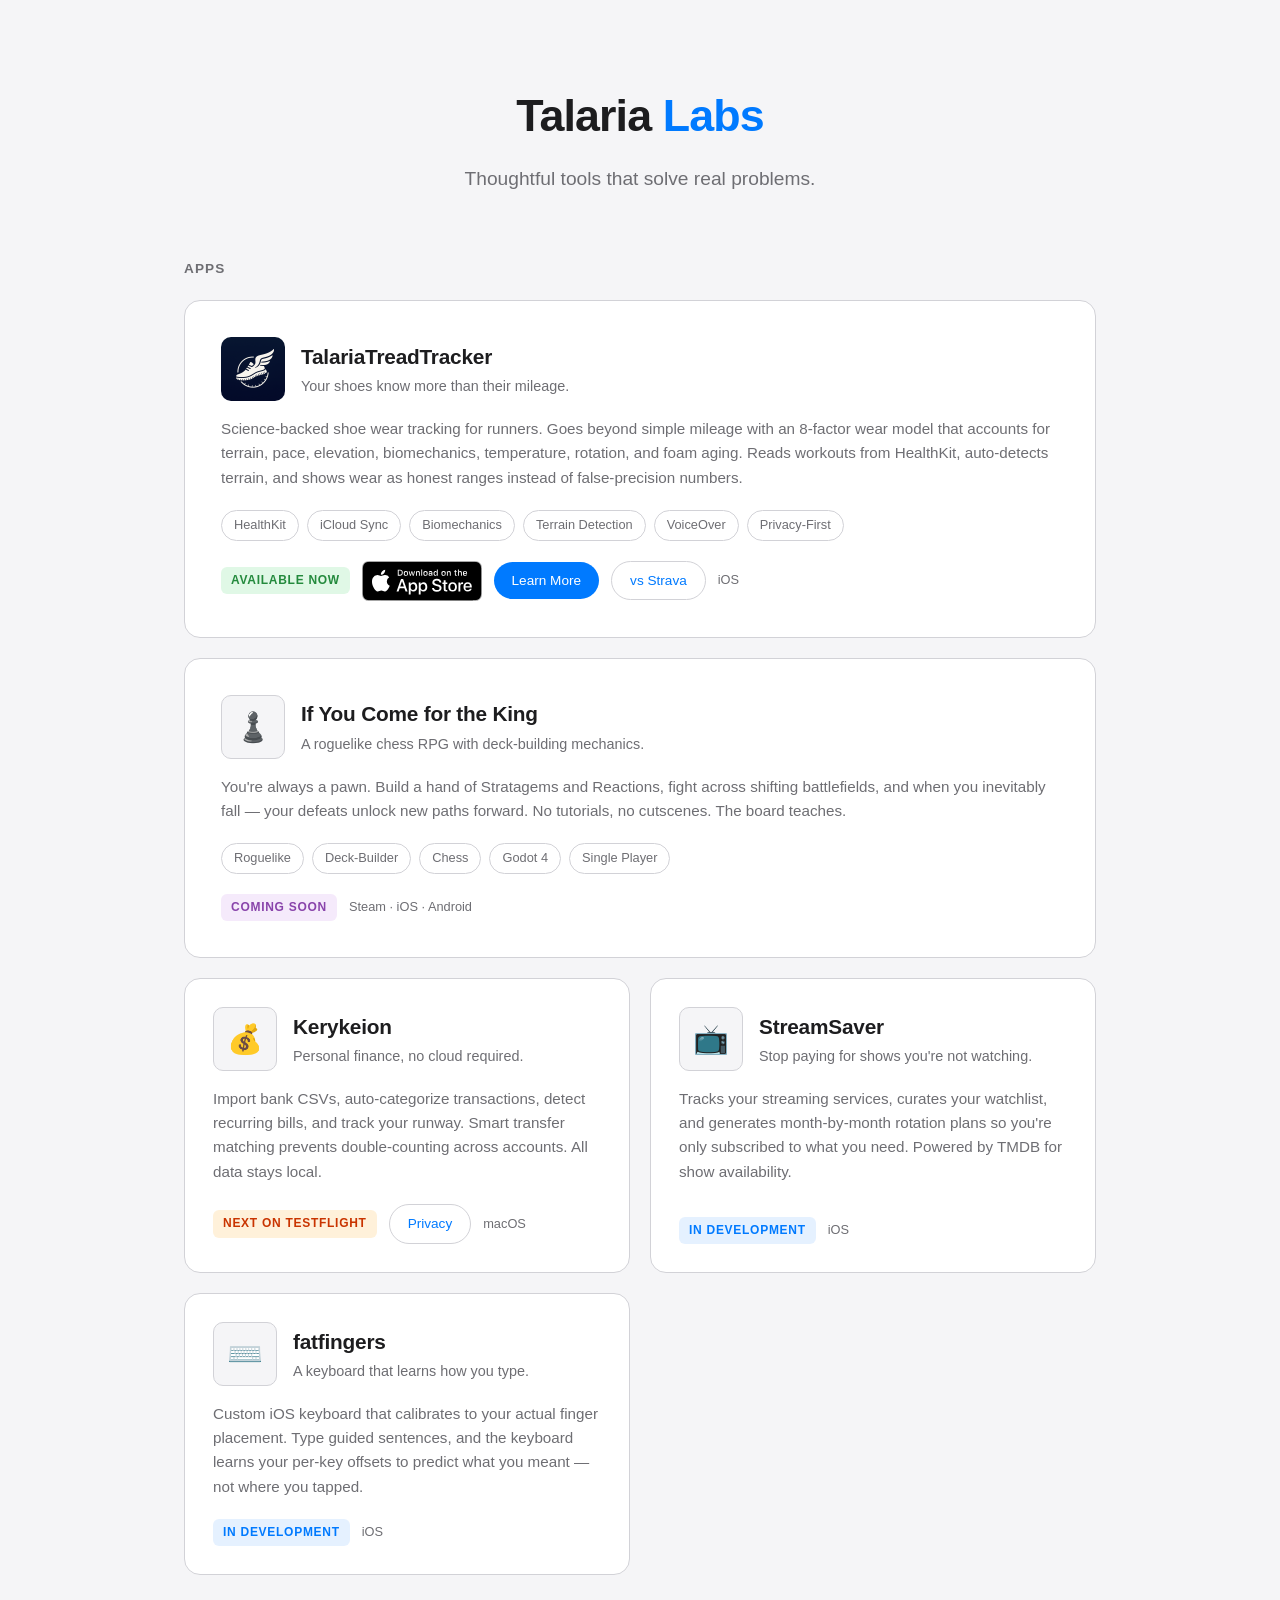
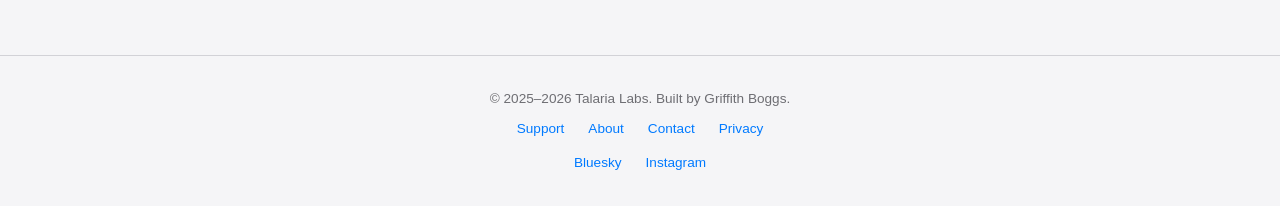
==== commit a055a3d8: "Add Kerykeion privacy policy page Add a dedicated privacy policy for Kerykeion (macOS finance app) a" ====
--- a/index.html
+++ b/index.html
@@ -331,6 +331,7 @@
                     <p class="app-description">Import bank CSVs, auto-categorize transactions, detect recurring bills, and track your runway. Smart transfer matching prevents double-counting across accounts. All data stays local.</p>
                     <div class="app-footer">
                         <span class="badge badge-beta">Next on TestFlight</span>
+                        <a href="/kerykeion/privacy/" class="btn btn-secondary">Privacy</a>
                         <span class="platform-tag">macOS</span>
                     </div>
                 </article>
